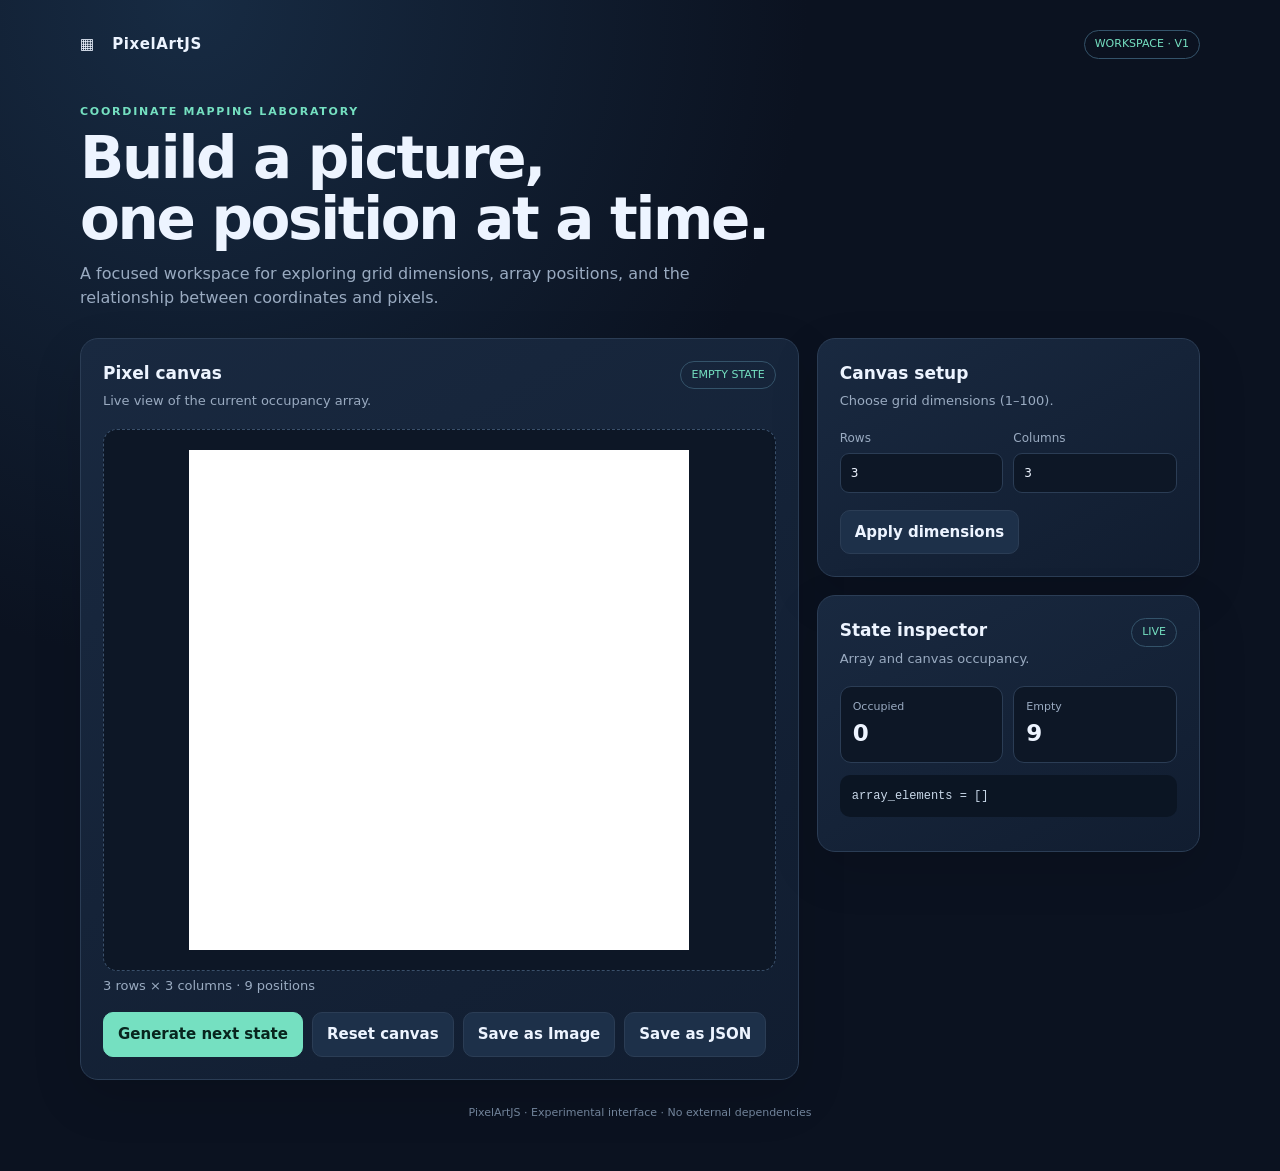
==== pixelartjs-new-ui-v1/index.html @ d71523c4 "Organize pixelartjs-new-ui-v1 project files into pixelartjs-new-ui-v1/ directory" ====
<!doctype html>
<html lang="en">
<head>
<meta charset="utf-8"><meta name="viewport" content="width=device-width,initial-scale=1">
<meta name="theme-color" content="#101827"><title>PixelArtJS · Workspace</title>
<style>
:root{color-scheme:dark;--bg:#0b1220;--panel:#142137;--line:#2b3d55;--text:#edf4ff;--muted:#9aabc1;--accent:#75e0c1}
*{box-sizing:border-box}body{margin:0;background:radial-gradient(ellipse at 15% 0%,#172b43,transparent 40%),var(--bg);color:var(--text);font:15px/1.5 system-ui,sans-serif}
button,input{font:inherit}.shell{width:min(1120px,calc(100% - 32px));margin:auto;padding:30px 0 50px}
header{display:flex;justify-content:space-between;align-items:center;margin-bottom:45px}.brand{font-weight:800;letter-spacing:.04em}.version,.tag{font-size:11px;color:var(--accent);border:1px solid #34536a;border-radius:30px;padding:5px 10px}
.eyebrow{color:var(--accent);font-size:11px;font-weight:800;letter-spacing:.16em;text-transform:uppercase}
h1{font-size:clamp(36px,6vw,58px);line-height:1.05;letter-spacing:-.04em;margin:8px 0 12px}.intro,.muted{color:var(--muted)}.intro{max-width:650px;margin:0 0 28px;font-size:16px}
.layout{display:grid;grid-template-columns:minmax(0,1.5fr) minmax(270px,.8fr);gap:18px;align-items:start}
.panel{background:linear-gradient(150deg,#192940,#111d30);border:1px solid var(--line);border-radius:18px;padding:22px;box-shadow:0 18px 50px #0002;min-width:0}
.panel h2{font-size:17px;margin:0}.panel-head{display:flex;justify-content:space-between;align-items:start;gap:12px;margin-bottom:18px}
.muted{font-size:13px;margin:5px 0 0}.canvas-wrap{display:grid;place-items:center;min-height:380px;padding:20px;border:1px dashed #3a506b;border-radius:14px;background:#0d1726;overflow:auto}
#grid{display:grid;width:min(100%,500px);aspect-ratio:1;gap:0;flex:none}.pixel{min-width:0;min-height:0;border:0;border-radius:0;background:#fff}.pixel.on{background:#000}
.actions{display:flex;flex-wrap:wrap;gap:9px;margin-top:17px}.btn{border:1px solid var(--line);border-radius:10px;padding:10px 14px;color:var(--text);background:#1d3049;font-weight:650;cursor:pointer}.btn.primary{background:var(--accent);border-color:var(--accent);color:#08251e}.btn:disabled{opacity:.45;cursor:not-allowed}
.side{display:grid;gap:18px}.fields,.metrics{display:grid;grid-template-columns:1fr 1fr;gap:10px}label{display:grid;gap:6px;color:var(--muted);font-size:12px}input{width:100%;padding:10px;border:1px solid var(--line);border-radius:9px;background:#0d1726;color:var(--text)}
.metric{padding:12px;border:1px solid var(--line);border-radius:11px;background:#0d1726}.metric span{display:block;color:var(--muted);font-size:11px}.metric strong{font-size:23px}
pre{white-space:pre-wrap;overflow-wrap:anywhere;padding:12px;border-radius:10px;background:#0b1523;color:#c9d8e9;font-size:12px}
footer{text-align:center;color:#71839a;font-size:11px;margin-top:25px}
@media(max-width:800px){.layout{grid-template-columns:1fr}.side{grid-template-columns:1fr 1fr}}
@media(max-width:560px){.shell{width:calc(100% - 22px);padding-top:18px}.panel{padding:16px}.side{grid-template-columns:1fr}.canvas-wrap{min-height:280px;padding:12px}#grid{width:min(100%,500px);gap:0}}
</style>
</head>
<body><main class="shell">
<header><div class="brand">▦ &nbsp; PixelArtJS</div><span class="version">WORKSPACE · V1</span></header>
<section><div class="eyebrow">Coordinate mapping laboratory</div><h1>Build a picture,<br>one position at a time.</h1><p class="intro">A focused workspace for exploring grid dimensions, array positions, and the relationship between coordinates and pixels.</p></section>
<div class="layout">
<section class="panel"><div class="panel-head"><div><h2>Pixel canvas</h2><p class="muted">Live view of the current occupancy array.</p></div><span class="tag" id="status">EMPTY STATE</span></div>
<div class="canvas-wrap"><div id="grid" role="img" aria-label="3 by 3 pixel grid"></div></div>
<p class="muted" id="dimensions">3 rows × 3 columns · 9 positions</p>
<div class="actions"><button class="btn primary" id="generate">Generate next state</button><button class="btn" id="reset">Reset canvas</button><button class="btn" id="saveImage">Save as Image</button><button class="btn" id="saveJson">Save as JSON</button></div></section>
<aside class="side">
<section class="panel"><div class="panel-head"><div><h2>Canvas setup</h2><p class="muted">Choose grid dimensions (1–100).</p></div></div><div class="fields">
<label>Rows<input id="rows" type="number" min="1" max="100" value="3" step="1"></label><label>Columns<input id="columns" type="number" min="1" max="100" value="3" step="1"></label></div>
<div class="actions"><button class="btn" id="apply">Apply dimensions</button></div></section>
<section class="panel"><div class="panel-head"><div><h2>State inspector</h2><p class="muted">Array and canvas occupancy.</p></div><span class="tag">LIVE</span></div>
<div class="metrics"><div class="metric"><span>Occupied</span><strong id="occupied">0</strong></div><div class="metric"><span>Empty</span><strong id="empty">9</strong></div></div><pre id="array">array_elements = []</pre></section>
</aside></div>
<footer>PixelArtJS · Experimental interface · No external dependencies</footer>
</main>
<script>
(()=>{const s={rows:3,cols:3,items:[]};const $=id=>document.getElementById(id);
function render(){const n=s.rows*s.cols,used=new Set(s.items),g=$("grid");g.replaceChildren();g.style.gridTemplateColumns=`repeat(${s.cols},minmax(0,1fr))`;g.setAttribute("aria-label",`${s.rows} by ${s.cols} pixel grid`);for(let i=0;i<n;i++){const cell=document.createElement("div");cell.className=used.has(i)?"pixel on":"pixel";cell.title=`Position ${i}; row ${Math.floor(i/s.cols)+1}, column ${i%s.cols+1}`;g.append(cell)}$("dimensions").textContent=`${s.rows} rows × ${s.cols} columns · ${n} positions`;$("occupied").textContent=s.items.length;$("empty").textContent=n-s.items.length;$("array").textContent=`array_elements = [${s.items.join(", ")}]`;$("status").textContent=s.items.length===0?"EMPTY STATE":s.items.length===n?"FULL STATE":"IN PROGRESS";$("generate").disabled=s.items.length===n;$("generate").textContent=s.items.length===n?"Canvas complete":"Generate next state"}
function nextCombo(a,n){const b=[...a];for(let i=b.length-1;i>=0;i--){if(b[i]<n-b.length+i){b[i]++;for(let j=i+1;j<b.length;j++)b[j]=b[j-1]+1;return b}}return null}
$("generate").addEventListener("click",()=>{const n=s.rows*s.cols;if(s.items.length>=n)return;let next=s.items.length?nextCombo(s.items,n):[0];if(!next)next=Array.from({length:s.items.length+1},(_,i)=>i);s.items=next;render()});
$("reset").addEventListener("click",()=>{s.items=[];render()});
$("apply").addEventListener("click",()=>{const r=Number($("rows").value),c=Number($("columns").value);if(!Number.isInteger(r)||!Number.isInteger(c)||r<1||r>100||c<1||c>100){return}s.rows=r;s.cols=c;s.items=[];render()});
$("saveImage").addEventListener("click",()=>{const canvas=document.createElement("canvas");canvas.width=s.cols;canvas.height=s.rows;const ctx=canvas.getContext("2d");ctx.fillStyle="#fff";ctx.fillRect(0,0,s.cols,s.rows);ctx.fillStyle="#000";for(const index of s.items){const row=Math.floor(index/s.cols),col=index%s.cols;ctx.fillRect(col,row,1,1)}canvas.toBlob(blob=>{if(!blob)return;const url=URL.createObjectURL(blob),link=document.createElement("a");link.href=url;link.download=`pixelartjs-${s.rows}x${s.cols}.png`;link.click();URL.revokeObjectURL(url)},"image/png")});
$("saveJson").addEventListener("click",()=>{const data={rows:s.rows,columns:s.cols,array_elements:[...s.items]};const blob=new Blob([JSON.stringify(data,null,2)],{type:"application/json"});const url=URL.createObjectURL(blob),link=document.createElement("a");link.href=url;link.download=`pixelartjs-${s.rows}x${s.cols}.json`;link.click();URL.revokeObjectURL(url)});
render()})();
</script></body></html>
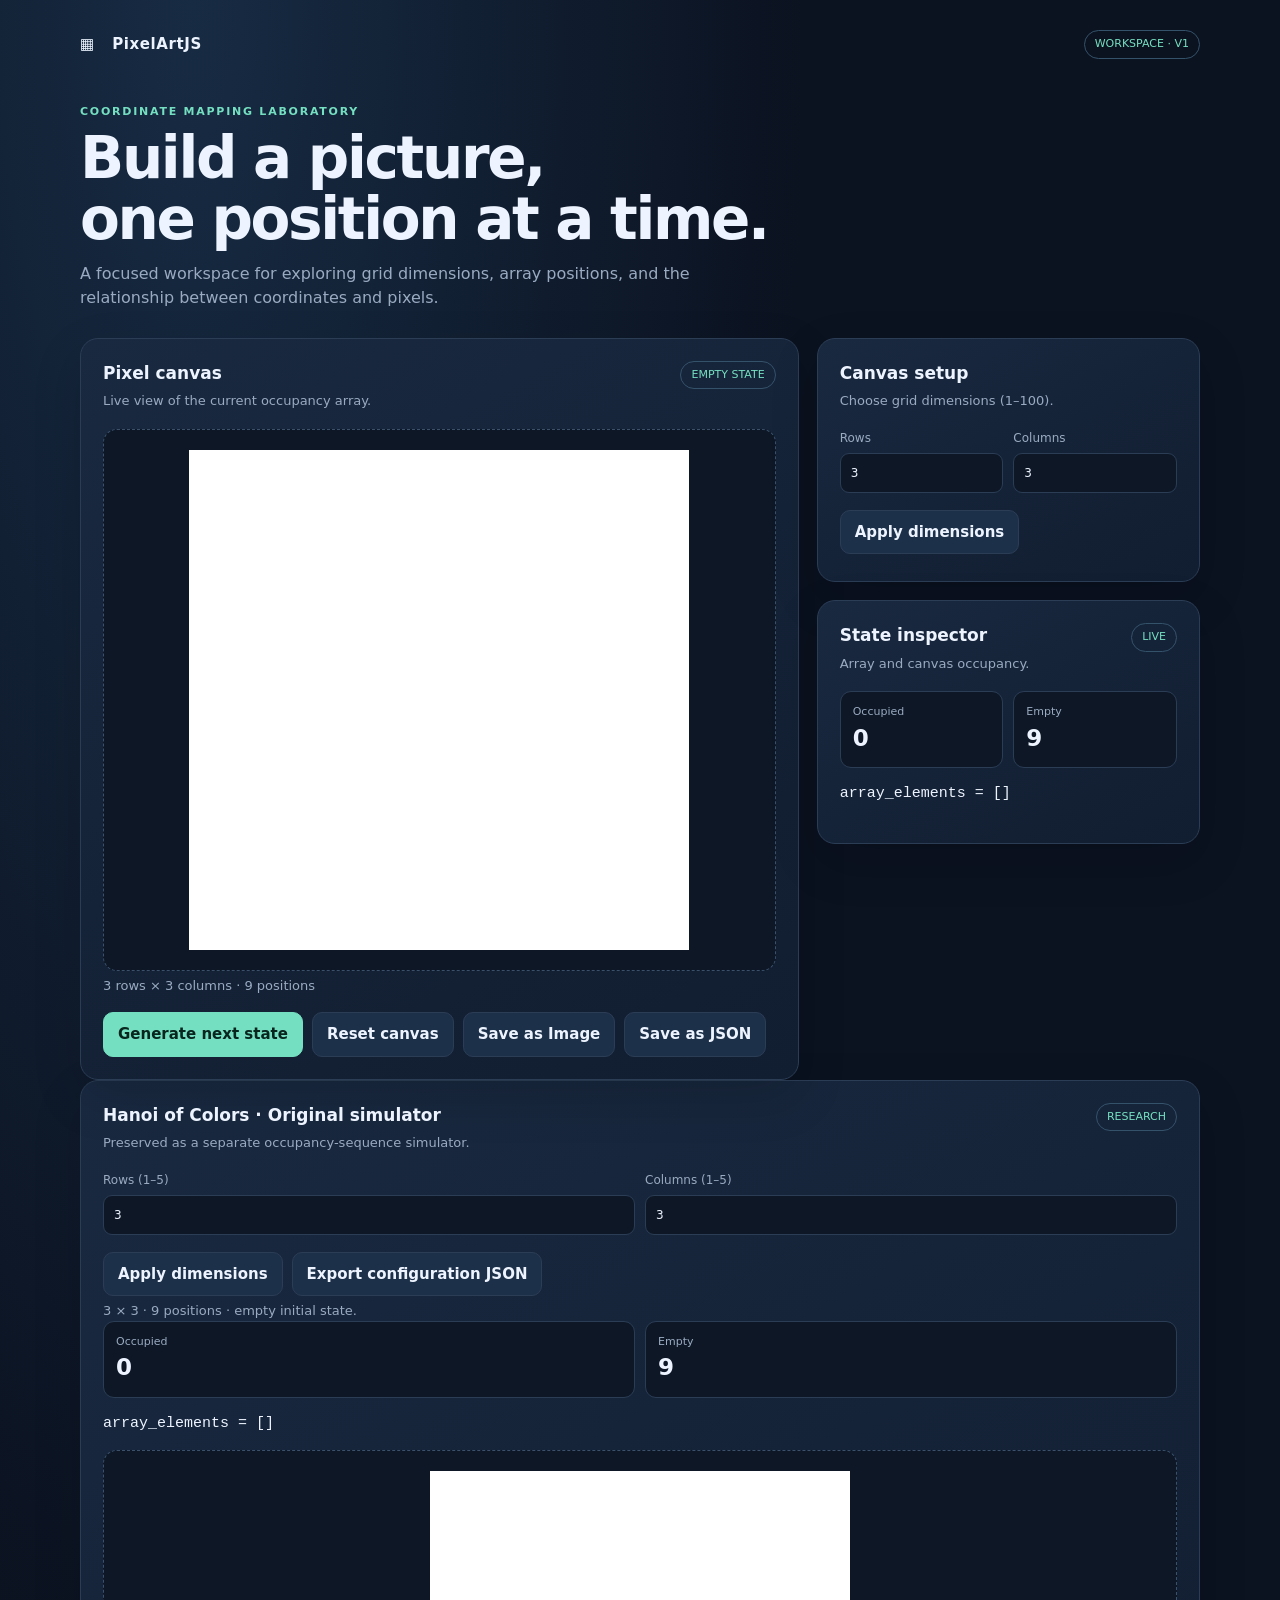
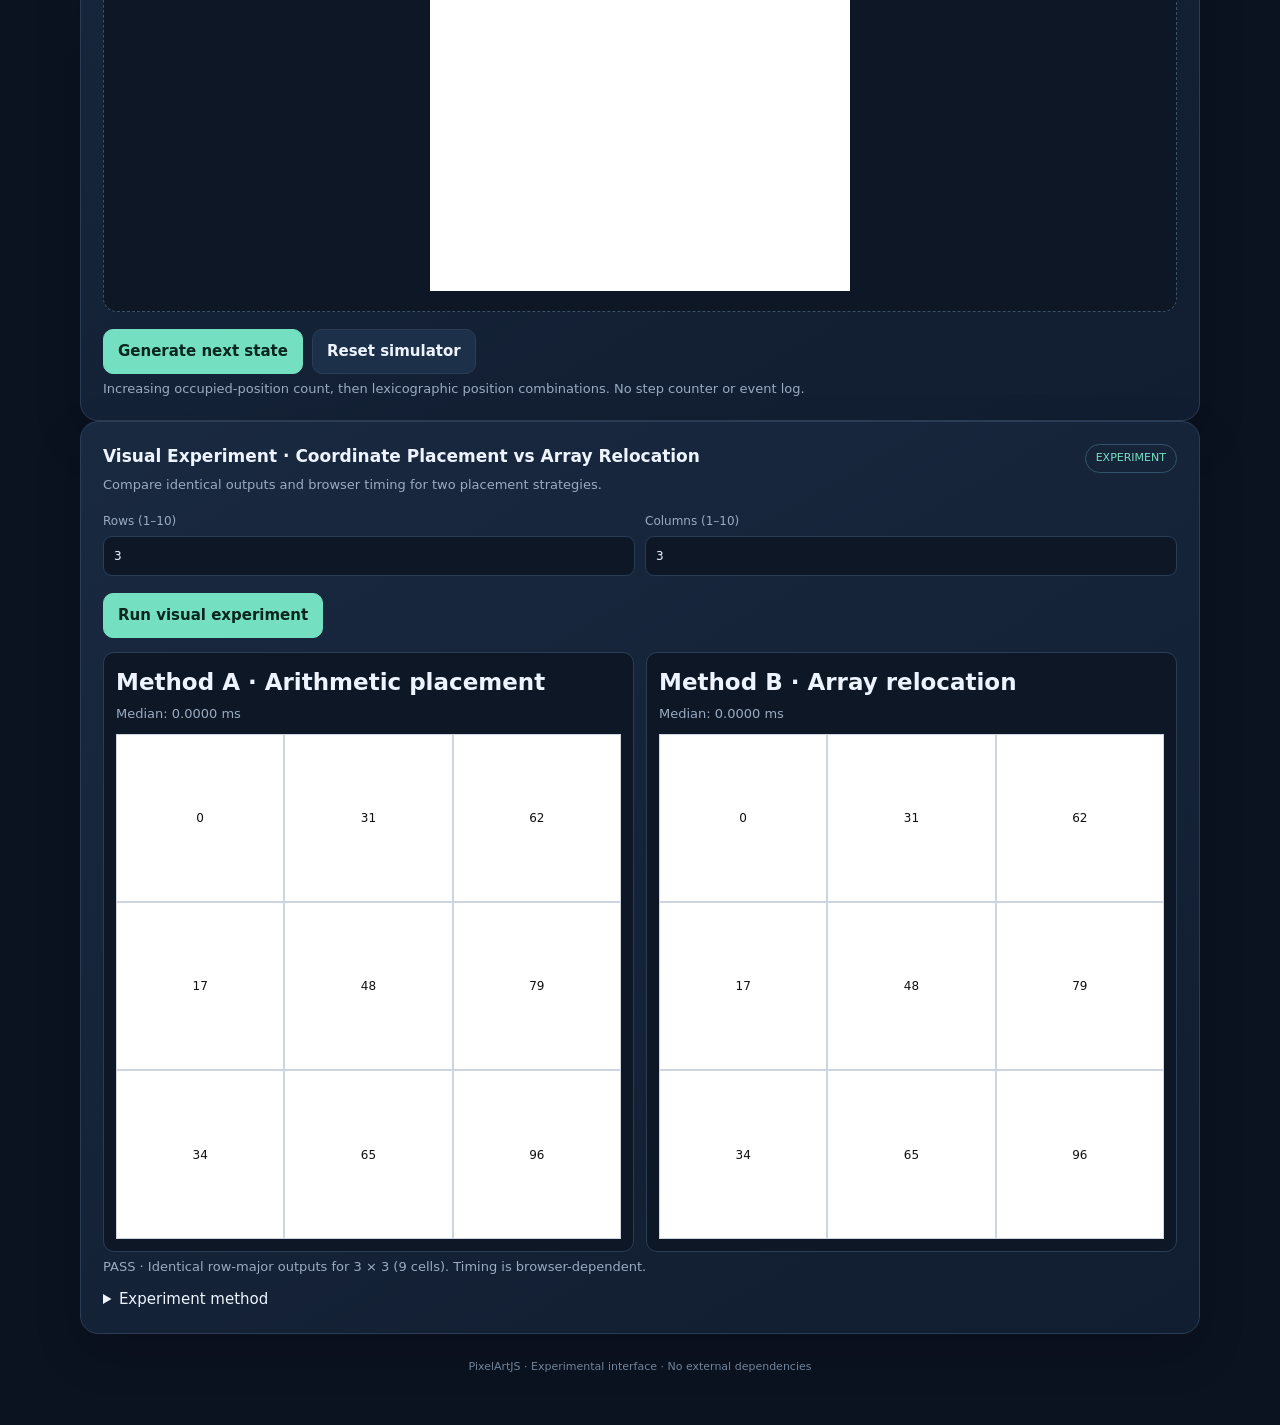
==== commit 8cbd7be9: "Improve V1 workspace and preserve research tools" ====
--- a/pixelartjs-new-ui-v1/index.html
+++ b/pixelartjs-new-ui-v1/index.html
@@ -14,11 +14,11 @@
 .panel{background:linear-gradient(150deg,#192940,#111d30);border:1px solid var(--line);border-radius:18px;padding:22px;box-shadow:0 18px 50px #0002;min-width:0}
 .panel h2{font-size:17px;margin:0}.panel-head{display:flex;justify-content:space-between;align-items:start;gap:12px;margin-bottom:18px}
 .muted{font-size:13px;margin:5px 0 0}.canvas-wrap{display:grid;place-items:center;min-height:380px;padding:20px;border:1px dashed #3a506b;border-radius:14px;background:#0d1726;overflow:auto}
-#grid{display:grid;width:min(100%,500px);aspect-ratio:1;gap:0;flex:none}.pixel{min-width:0;min-height:0;border:0;border-radius:0;background:#fff}.pixel.on{background:#000}
+#grid{display:grid;gap:0;flex:none;max-width:100%;max-height:500px}.pixel{min-width:0;min-height:0;border:0;border-radius:0;background:#fff}.pixel.on{background:#000}
 .actions{display:flex;flex-wrap:wrap;gap:9px;margin-top:17px}.btn{border:1px solid var(--line);border-radius:10px;padding:10px 14px;color:var(--text);background:#1d3049;font-weight:650;cursor:pointer}.btn.primary{background:var(--accent);border-color:var(--accent);color:#08251e}.btn:disabled{opacity:.45;cursor:not-allowed}
 .side{display:grid;gap:18px}.fields,.metrics{display:grid;grid-template-columns:1fr 1fr;gap:10px}label{display:grid;gap:6px;color:var(--muted);font-size:12px}input{width:100%;padding:10px;border:1px solid var(--line);border-radius:9px;background:#0d1726;color:var(--text)}
 .metric{padding:12px;border:1px solid var(--line);border-radius:11px;background:#0d1726}.metric span{display:block;color:var(--muted);font-size:11px}.metric strong{font-size:23px}
-pre{white-space:pre-wrap;overflow-wrap:anywhere;padding:12px;border-radius:10px;background:#0b1523;color:#c9d8e9;font-size:12px}
+.visual-comparison{display:grid;grid-template-columns:1fr 1fr;gap:12px;margin-top:14px}.result-grid,.hanoi-grid{display:grid;gap:0}.result-grid{margin-top:10px}.result-grid>div{display:grid;place-items:center;aspect-ratio:1;background:#fff;color:#111;border:1px solid #ccd5e0;font-size:12px;min-width:0}.hanoi-grid{max-width:100%;max-height:420px;margin:auto}.hanoi-grid>div{min-width:0;min-height:0;background:#fff}.hanoi-grid>div.on{background:#000}.legacy-panel details{margin-top:12px}@media(max-width:560px){.visual-comparison{grid-template-columns:1fr}}\npre{white-space:pre-wrap;overflow-wrap:anywhere;padding:12px;border-radius:10px;background:#0b1523;color:#c9d8e9;font-size:12px}
 footer{text-align:center;color:#71839a;font-size:11px;margin-top:25px}
 @media(max-width:800px){.layout{grid-template-columns:1fr}.side{grid-template-columns:1fr 1fr}}
 @media(max-width:560px){.shell{width:calc(100% - 22px);padding-top:18px}.panel{padding:16px}.side{grid-template-columns:1fr}.canvas-wrap{min-height:280px;padding:12px}#grid{width:min(100%,500px);gap:0}}
@@ -35,20 +35,44 @@
 <aside class="side">
 <section class="panel"><div class="panel-head"><div><h2>Canvas setup</h2><p class="muted">Choose grid dimensions (1–100).</p></div></div><div class="fields">
 <label>Rows<input id="rows" type="number" min="1" max="100" value="3" step="1"></label><label>Columns<input id="columns" type="number" min="1" max="100" value="3" step="1"></label></div>
-<div class="actions"><button class="btn" id="apply">Apply dimensions</button></div></section>
+<div class="actions"><button class="btn" id="apply">Apply dimensions</button></div><p class="muted" id="dimensionError" role="alert" aria-live="polite"></p></section>
 <section class="panel"><div class="panel-head"><div><h2>State inspector</h2><p class="muted">Array and canvas occupancy.</p></div><span class="tag">LIVE</span></div>
 <div class="metrics"><div class="metric"><span>Occupied</span><strong id="occupied">0</strong></div><div class="metric"><span>Empty</span><strong id="empty">9</strong></div></div><pre id="array">array_elements = []</pre></section>
 </aside></div>
+<section class="panel legacy-panel"><div class="panel-head"><div><h2>Hanoi of Colors · Original simulator</h2><p class="muted">Preserved as a separate occupancy-sequence simulator.</p></div><span class="tag">RESEARCH</span></div>
+<div class="fields"><label>Rows (1–5)<input id="hanoiRows" type="number" min="1" max="5" value="3"></label><label>Columns (1–5)<input id="hanoiColumns" type="number" min="1" max="5" value="3"></label></div>
+<div class="actions"><button class="btn" id="hanoiApply">Apply dimensions</button><button class="btn" id="hanoiExport">Export configuration JSON</button></div><p class="muted" id="hanoiStatus" role="status">3 × 3 · 9 positions · empty initial state.</p>
+<div class="metrics"><div class="metric"><span>Occupied</span><strong id="hanoiOccupied">0</strong></div><div class="metric"><span>Empty</span><strong id="hanoiEmpty">9</strong></div></div><pre id="hanoiArray">array_elements = []</pre><div class="canvas-wrap"><div id="hanoiGrid" class="hanoi-grid"></div></div>
+<div class="actions"><button class="btn primary" id="hanoiNext">Generate next state</button><button class="btn" id="hanoiReset">Reset simulator</button></div><p class="muted">Increasing occupied-position count, then lexicographic position combinations. No step counter or event log.</p></section>
+<section class="panel legacy-panel"><div class="panel-head"><div><h2>Visual Experiment · Coordinate Placement vs Array Relocation</h2><p class="muted">Compare identical outputs and browser timing for two placement strategies.</p></div><span class="tag">EXPERIMENT</span></div>
+<div class="fields"><label>Rows (1–10)<input id="expRows" type="number" min="1" max="10" value="3"></label><label>Columns (1–10)<input id="expColumns" type="number" min="1" max="10" value="3"></label></div><div class="actions"><button class="btn primary" id="expRun">Run visual experiment</button></div>
+<div class="visual-comparison"><div class="metric"><strong>Method A · Arithmetic placement</strong><p class="muted" id="expTimeA">Not run</p><div id="expGridA" class="result-grid"></div></div><div class="metric"><strong>Method B · Array relocation</strong><p class="muted" id="expTimeB">Not run</p><div id="expGridB" class="result-grid"></div></div></div><p class="muted" id="expVerdict" role="status">Ready to compare.</p>
+<details><summary>Experiment method</summary><p class="muted">Method A writes at row × columns + column in a preallocated array. Method B inserts at the same flat index using Array.splice(). Both receive identical entries. Seven timing samples follow a warm-up; timing is browser-dependent and informational, not a benchmark certification. This is not the full three-computation PixelArtJS pipeline.</p></details></section>
 <footer>PixelArtJS · Experimental interface · No external dependencies</footer>
 </main>
 <script>
 (()=>{const s={rows:3,cols:3,items:[]};const $=id=>document.getElementById(id);
-function render(){const n=s.rows*s.cols,used=new Set(s.items),g=$("grid");g.replaceChildren();g.style.gridTemplateColumns=`repeat(${s.cols},minmax(0,1fr))`;g.setAttribute("aria-label",`${s.rows} by ${s.cols} pixel grid`);for(let i=0;i<n;i++){const cell=document.createElement("div");cell.className=used.has(i)?"pixel on":"pixel";cell.title=`Position ${i}; row ${Math.floor(i/s.cols)+1}, column ${i%s.cols+1}`;g.append(cell)}$("dimensions").textContent=`${s.rows} rows × ${s.cols} columns · ${n} positions`;$("occupied").textContent=s.items.length;$("empty").textContent=n-s.items.length;$("array").textContent=`array_elements = [${s.items.join(", ")}]`;$("status").textContent=s.items.length===0?"EMPTY STATE":s.items.length===n?"FULL STATE":"IN PROGRESS";$("generate").disabled=s.items.length===n;$("generate").textContent=s.items.length===n?"Canvas complete":"Generate next state"}
+function render(){const n=s.rows*s.cols,used=new Set(s.items),g=$("grid");g.replaceChildren();g.style.gridTemplateColumns=`repeat(${s.cols},minmax(0,1fr))`;g.style.width=`min(100%,500px,${500*s.cols/s.rows}px)`;g.style.aspectRatio=`${s.cols}/${s.rows}`;g.setAttribute("aria-label",`${s.rows} by ${s.cols} pixel grid`);for(let i=0;i<n;i++){const cell=document.createElement("div");cell.className=used.has(i)?"pixel on":"pixel";cell.title=`Position ${i}; row ${Math.floor(i/s.cols)+1}, column ${i%s.cols+1}`;g.append(cell)}$("dimensions").textContent=`${s.rows} rows × ${s.cols} columns · ${n} positions`;$("occupied").textContent=s.items.length;$("empty").textContent=n-s.items.length;$("array").textContent=`array_elements = [${s.items.join(", ")}]`;$("status").textContent=s.items.length===0?"EMPTY STATE":s.items.length===n?"FULL STATE":"IN PROGRESS";$("generate").disabled=s.items.length===n;$("generate").textContent=s.items.length===n?"Canvas complete":"Generate next state"}
 function nextCombo(a,n){const b=[...a];for(let i=b.length-1;i>=0;i--){if(b[i]<n-b.length+i){b[i]++;for(let j=i+1;j<b.length;j++)b[j]=b[j-1]+1;return b}}return null}
 $("generate").addEventListener("click",()=>{const n=s.rows*s.cols;if(s.items.length>=n)return;let next=s.items.length?nextCombo(s.items,n):[0];if(!next)next=Array.from({length:s.items.length+1},(_,i)=>i);s.items=next;render()});
 $("reset").addEventListener("click",()=>{s.items=[];render()});
-$("apply").addEventListener("click",()=>{const r=Number($("rows").value),c=Number($("columns").value);if(!Number.isInteger(r)||!Number.isInteger(c)||r<1||r>100||c<1||c>100){return}s.rows=r;s.cols=c;s.items=[];render()});
+$("apply").addEventListener("click",()=>{const r=Number($("rows").value),c=Number($("columns").value);if(!Number.isInteger(r)||!Number.isInteger(c)||r<1||r>100||c<1||c>100){$("dimensionError").textContent="Rows and columns must be whole numbers from 1 to 100.";return} $("dimensionError").textContent="";s.rows=r;s.cols=c;s.items=[];render()});
 $("saveImage").addEventListener("click",()=>{const canvas=document.createElement("canvas");canvas.width=s.cols;canvas.height=s.rows;const ctx=canvas.getContext("2d");ctx.fillStyle="#fff";ctx.fillRect(0,0,s.cols,s.rows);ctx.fillStyle="#000";for(const index of s.items){const row=Math.floor(index/s.cols),col=index%s.cols;ctx.fillRect(col,row,1,1)}canvas.toBlob(blob=>{if(!blob)return;const url=URL.createObjectURL(blob),link=document.createElement("a");link.href=url;link.download=`pixelartjs-${s.rows}x${s.cols}.png`;link.click();URL.revokeObjectURL(url)},"image/png")});
-$("saveJson").addEventListener("click",()=>{const data={rows:s.rows,columns:s.cols,array_elements:[...s.items]};const blob=new Blob([JSON.stringify(data,null,2)],{type:"application/json"});const url=URL.createObjectURL(blob),link=document.createElement("a");link.href=url;link.download=`pixelartjs-${s.rows}x${s.cols}.json`;link.click();URL.revokeObjectURL(url)});
+$("saveJson").addEventListener("click",()=>{const data={rows:s.rows,columns:s.cols,array_elements:[...s.items]};const blob=new Blob([JSON.stringify(data,null,2)],{type:"application/json"});const url=URL.createObjectURL(blob),link=document.createElement("a");link.href=url;link.download=`pixelartjs-${s.rows}x${s.cols}.json`;document.body.append(link);link.click();link.remove();setTimeout(()=>URL.revokeObjectURL(url),1000)});
+// Original Hanoi of Colors simulator; kept separate from the main V1 workspace.
+const hs={rows:3,cols:3,items:[]};const H=id=>document.getElementById(id);
+function hNext(a,n){const b=a.slice();for(let i=b.length-1;i>=0;i--){if(b[i]<n-b.length+i){b[i]++;for(let j=i+1;j<b.length;j++)b[j]=b[j-1]+1;return b;}}return null;}
+function hRender(){const n=hs.rows*hs.cols,used=new Set(hs.items),g=H("hanoiGrid");g.replaceChildren();g.style.gridTemplateColumns="repeat("+hs.cols+",minmax(0,1fr))";g.style.aspectRatio=hs.cols+"/"+hs.rows;g.style.width="min(100%,420px,"+(420*hs.cols/hs.rows)+"px)";for(let i=0;i<n;i++){const d=document.createElement("div");d.className=used.has(i)?"on":"";d.title="Position "+i+"; row "+(Math.floor(i/hs.cols)+1)+", column "+(i%hs.cols+1);g.append(d);}H("hanoiOccupied").textContent=hs.items.length;H("hanoiEmpty").textContent=n-hs.items.length;H("hanoiArray").textContent="array_elements = ["+hs.items.join(", ")+"]";H("hanoiStatus").textContent=hs.rows+" × "+hs.cols+" · "+n+" positions · "+(hs.items.length===n?"complete":hs.items.length?"in progress":"empty initial state")+".";H("hanoiNext").disabled=hs.items.length===n;}
+H("hanoiApply").addEventListener("click",()=>{const r=Number(H("hanoiRows").value),c=Number(H("hanoiColumns").value);if(!Number.isInteger(r)||!Number.isInteger(c)||r<1||r>5||c<1||c>5){H("hanoiStatus").textContent="Use whole-number dimensions from 1 to 5.";return;}hs.rows=r;hs.cols=c;hs.items=[];hRender();});
+H("hanoiNext").addEventListener("click",()=>{const n=hs.rows*hs.cols;if(hs.items.length===n)return;let next=hs.items.length?hNext(hs.items,n):[0];if(!next)next=Array.from({length:hs.items.length+1},(_,i)=>i);hs.items=next;hRender();});
+H("hanoiReset").addEventListener("click",()=>{hs.items=[];hRender();});
+H("hanoiExport").addEventListener("click",()=>{const config={format:"hanoi-of-colors-simulation",formatVersion:1,dimensions:{rows:hs.rows,columns:hs.cols},positions:hs.rows*hs.cols,indexing:"zero-based row-major; position = row * columns + column",occupancySequence:{order:"increasing occupied-position count, then lexicographic position combinations",totalStates:2**(hs.rows*hs.cols),initialState:{array_elements:[]}},canvas:{initialBackground:"white",occupiedBackground:"black"}};const blob=new Blob([JSON.stringify(config,null,2)+"\n"],{type:"application/json"});const url=URL.createObjectURL(blob),a=document.createElement("a");a.href=url;a.download="hanoi-"+hs.rows+"x"+hs.cols+".json";document.body.append(a);a.click();a.remove();setTimeout(()=>URL.revokeObjectURL(url),1000);});hRender();
+// Coordinate placement vs array relocation experiment.
+function expEntries(r,c){const a=[];for(let y=0;y<r;y++)for(let x=0;x<c;x++)a.push({row:y,column:x,value:(y*17+x*31)%256});return a;}
+function expA(a,r,c){const out=new Array(r*c);for(const e of a)out[e.row*c+e.column]=e.value;return out;}
+function expB(a,r,c){const out=[];for(const e of a)out.splice(e.row*c+e.column,0,e.value);return out;}
+function expMedian(fn,a,r,c){fn(a,r,c);const samples=[];for(let i=0;i<7;i++){const t=performance.now();fn(a,r,c);samples.push(performance.now()-t);}samples.sort((x,y)=>x-y);return samples[3];}
+function expRender(id,values,r,c){const g=H(id);g.replaceChildren();g.style.gridTemplateColumns="repeat("+c+",minmax(0,1fr))";values.forEach((v,i)=>{const d=document.createElement("div");d.textContent=String(v);d.title="Row "+(Math.floor(i/c)+1)+", column "+(i%c+1)+"; flat index "+i;g.append(d);});}
+function runExp(){const r=Number(H("expRows").value),c=Number(H("expColumns").value);if(!Number.isInteger(r)||!Number.isInteger(c)||r<1||r>10||c<1||c>10){H("expVerdict").textContent="Use whole-number dimensions from 1 to 10.";return;}const a=expEntries(r,c),x=expA(a,r,c),y=expB(a,r,c),same=x.length===y.length&&x.every((v,i)=>v===y[i]),tx=expMedian(expA,a,r,c),ty=expMedian(expB,a,r,c);expRender("expGridA",x,r,c);expRender("expGridB",y,r,c);H("expTimeA").textContent="Median: "+tx.toFixed(4)+" ms";H("expTimeB").textContent="Median: "+ty.toFixed(4)+" ms";H("expVerdict").textContent=same?"PASS · Identical row-major outputs for "+r+" × "+c+" ("+(r*c)+" cells). Timing is browser-dependent.":"FAIL · Output mismatch.";}H("expRun").addEventListener("click",runExp);runExp();
 render()})();
 </script></body></html>
